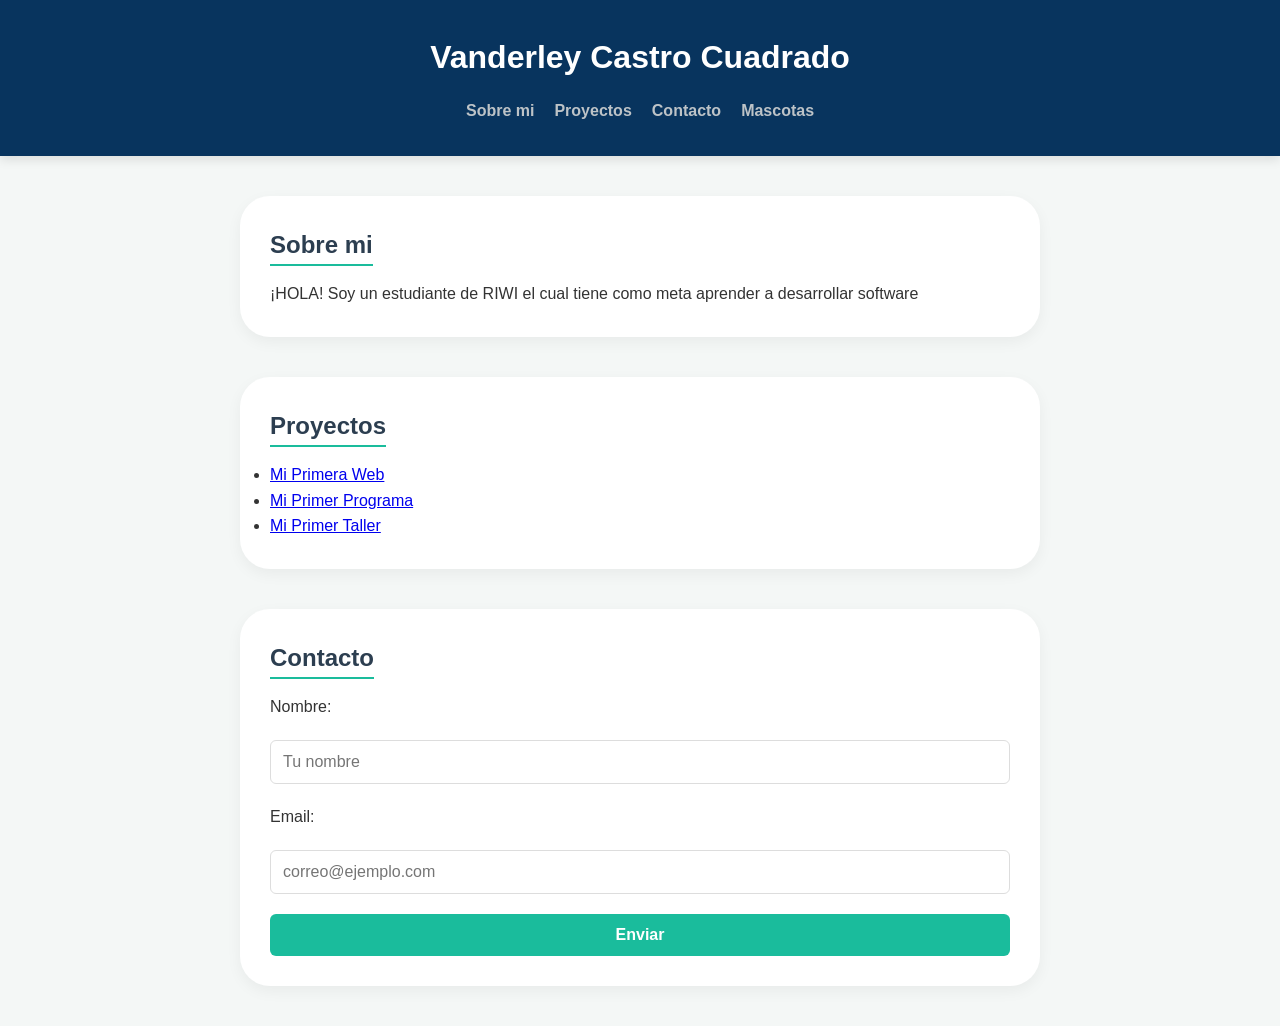
==== index.html @ 6999d08a "Mi primer commit: estructura inicial de HTML" ====
<!DOCTYPE html>
<html lang="en">
<head>
    <meta charset="UTF-8">
    <meta name="viewport" content="width=device-width, initial-scale=1.0">
    <title>Portafoleo</title>
    <link rel="stylesheet" href="styles.css">
</head>
<body>
    <header>
        <h1>Vanderley Castro Cuadrado </h1>
        <nav>
           <ul>
              <li><a href="#sobre-mi">Sobre mi</a> </li>
              <li><a href="#proyectos">Proyectos</a> </li>
              <li><a href="#contacto">Contacto</a> </li>
              <li><a href="mascotas.html">Mascotas</a> </li>
           </ul>
        </nav>
    </header>
    <main>
        <section id="sobre-mi">
            <h2>Sobre mi</h2>
            <p> ¡HOLA! Soy un estudiante de RIWI el cual tiene como meta aprender a desarrollar software</p>
        </section>

        <section id="proyectos">
           <h2>Proyectos</h2>
           <ul>
               <li><a href="#">Mi Primera Web</a></li>
               <li><a href="#">Mi Primer Programa</a></li>
               <li><a href="#">Mi Primer Taller</a></li>
           </ul>
        </section>

        <section id="contacto">
            <h2>Contacto</h2>
            <form>
                <label for="nombre">Nombre:</label>
                <input type="text" id="nombre" name="nombre" placeholder="Tu nombre"required>

                <label for="email">Email:</label>
                <input type="email" id="email" name="email" placeholder="correo@ejemplo.com"required>
                
                <button type="submit">Enviar</button>

            </form>

        </section>
    </main>
</body>
</html>
---- styles.css ----
/* 1. Tipografía y Reset básico */
* {
    margin: 0;
    padding: 0;
    box-sizing: border-box; /* Fundamental para el modelo de caja */
}

body {
    font-family: 'Segoe UI', Tahoma, Geneva, Verdana, sans-serif;
    line-height: 1.6;
    color: #333;
    background-color: #f4f7f6; /* Gris muy claro de fondo */
}

/* 2. Estilos del Header y Navegación */
header {
    background-color: #08345e; /* Azul oscuro elegante */
    color: white;
    padding: 2rem;
    text-align: center;
    box-shadow: 0 4px 10px #0000001a;
}

nav ul {
    list-style: none;
    margin-top: 15px;
    display: flex; /* Alinea los items en línea */
    justify-content: center;
    gap: 20px; /* Espacio entre enlaces */
}

nav a {
    color: #bdc3c7;
    text-decoration: none;
    font-weight: bold;
    transition: 0.3s; /* Suaviza el cambio de color */
}

/* 3. Hover para los enlaces */
nav a:hover {
    color: #1abc9c; /* Verde esmeralda al pasar el mouse */
}

/* 4. Organización de Secciones */
section {
    max-width: 800px;
    margin: 40px auto; /* Centra las secciones y da aire arriba/abajo */
    padding: 30px;
    background: white;
    border-radius: 30px;
    box-shadow: 0 5px 15px #0000000d;
}

h2 {
    color: #2c3e50;
    margin-bottom: 15px;
    border-bottom: 2px solid #1abc9c;
    display: inline-block;
}

/* 5. Imágenes (Mascotas) */
article {
    margin-bottom: 30px;
    text-align: center;
}

img {
    border-radius: 15px; /* Bordes redondeados */
    box-shadow: 0 8px 20px rgba(0,0,0,0.15); /* Sombra elegante */
    max-width: 100%;
    height: auto;
    border: 5px solid #fff; /* Efecto de marco de foto */
}

/* 6. Estilos del Formulario */
form {
    display: flex;
    flex-direction: column;
    gap: 20px;
}

input {
    padding: 12px;
    border: 1px solid #ddd;
    border-radius: 6px;
    font-size: 1rem;
}

button {
    background-color: #1abc9c;
    color: white;
    padding: 12px;
    border: none;
    border-radius: 6px;
    cursor: pointer;
    font-weight: bold;
    font-size: 1rem;
    transition: background 0.3s;
}

button:hover {
    background-color: #16a085;
}
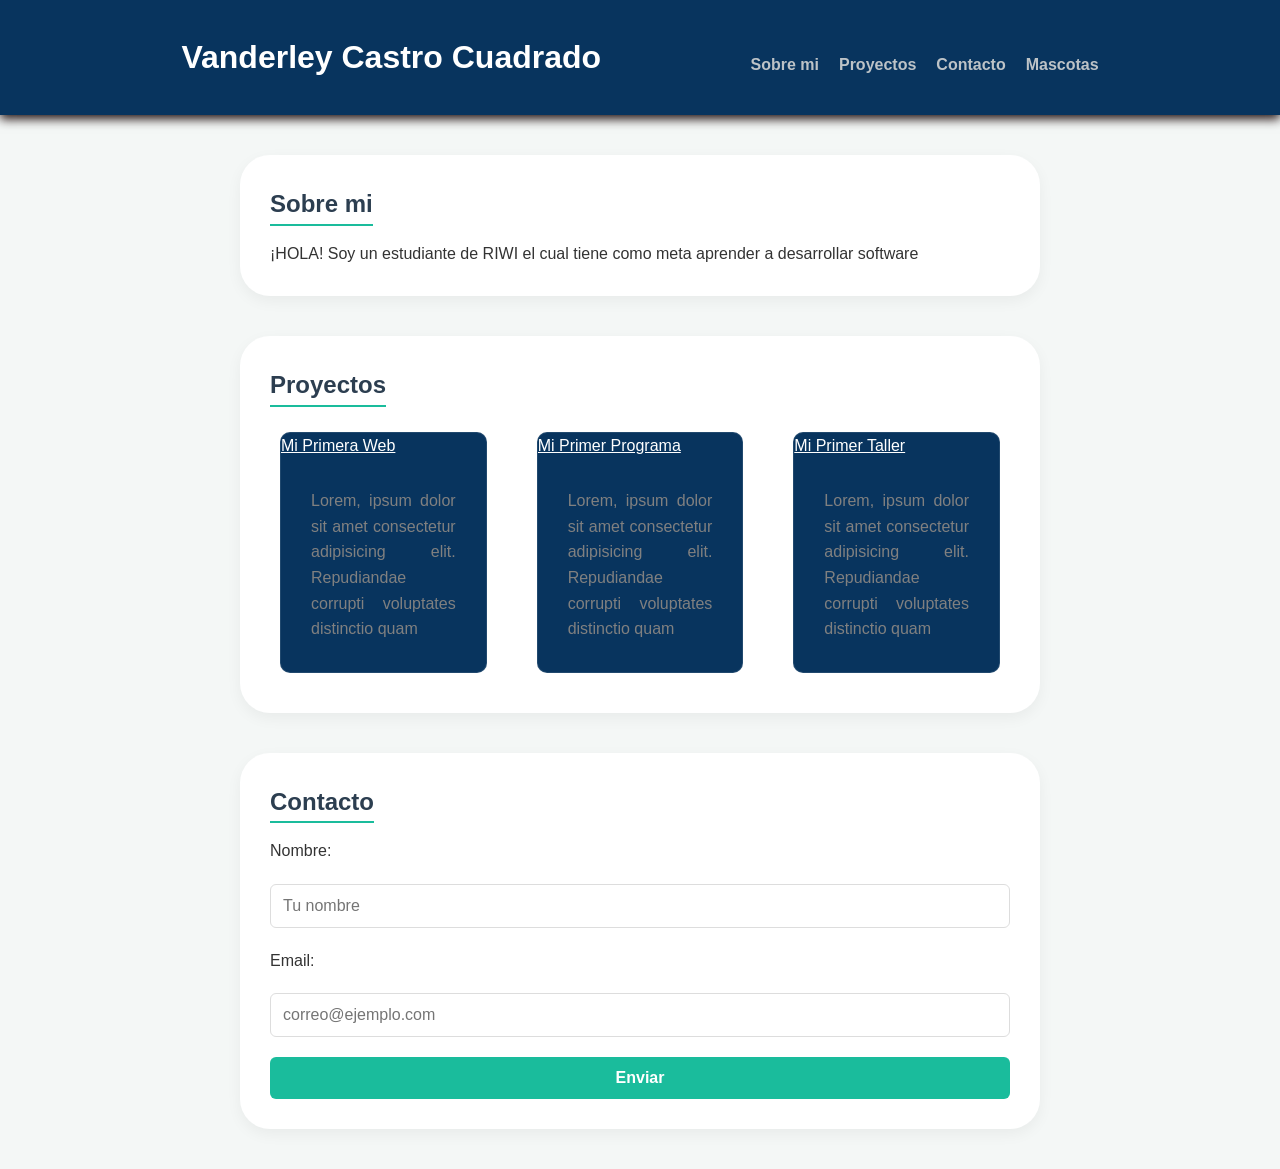
==== commit f0000eff: "Revamp project section with div structure Replaced the project list with a structured layout using d" ====
--- a/index.html
+++ b/index.html
@@ -25,12 +25,21 @@
         </section>
 
         <section id="proyectos">
-           <h2>Proyectos</h2>
-           <ul>
-               <li><a href="#">Mi Primera Web</a></li>
-               <li><a href="#">Mi Primer Programa</a></li>
-               <li><a href="#">Mi Primer Taller</a></li>
-           </ul>
+            <h2>Proyectos</h2>
+            <div class="proyecto">
+                <div>
+                    <a href="#">Mi Primera Web</a>
+                    <p>Lorem, ipsum dolor sit amet consectetur adipisicing elit. Repudiandae corrupti voluptates distinctio quam </p>
+                </div>
+                <div>
+                    <a href="#">Mi Primer Programa</a>
+                    <p>Lorem, ipsum dolor sit amet consectetur adipisicing elit. Repudiandae corrupti voluptates distinctio quam </p>
+                </div>
+                <div>
+                    <a href="#">Mi Primer Taller</a>
+                    <p>Lorem, ipsum dolor sit amet consectetur adipisicing elit. Repudiandae corrupti voluptates distinctio quam </p>
+                </div>
+            </div>
         </section>
 
         <section id="contacto">
@@ -49,4 +58,4 @@
         </section>
     </main>
 </body>
-</html>+</html>
--- a/styles.css
+++ b/styles.css
@@ -12,13 +12,17 @@
     background-color: #f4f7f6; /* Gris muy claro de fondo */
 }
 
+
 /* 2. Estilos del Header y Navegación */
 header {
     background-color: #08345e; /* Azul oscuro elegante */
     color: white;
     padding: 2rem;
     text-align: center;
-    box-shadow: 0 4px 10px #0000001a;
+    box-shadow: 0 4px 10px #130202ee;
+    display: flex;
+    justify-content: space-evenly;
+    align-items: center;
 }
 
 nav ul {
@@ -51,18 +55,101 @@
     box-shadow: 0 5px 15px #0000000d;
 }
 
+
+h3 {
+    display: flex;
+    justify-content: center;
+}
+p {
+    display: flex;
+    text-align: justify;
+}
+
+.proyecto {
+    display: grid;
+    grid-template-columns:repeat(3, 1fr);
+    gap: 30px;
+    align-items: center;
+    
+}
+
+.proyecto div {
+    background: #08345e;
+    border-radius: 10px;
+    overflow: hidden;
+    transition: 0.3s;
+    border:1px solid #ffffff1a;
+    box-sizing: border-box;
+    margin: 10px;
+    
+}
+
+.proyecto a{
+    color: white;
+    display: flex;
+    text-align: center;
+        
+}
+
+.proyecto a:hover{
+    color: grey
+}
+
+.proyecto p {
+    color: grey;
+    margin: 30px;
+
+}
+
+.proyecto p:hover{
+        color: red
+
+}
 h2 {
     color: #2c3e50;
     margin-bottom: 15px;
     border-bottom: 2px solid #1abc9c;
     display: inline-block;
+    
 }
 
 /* 5. Imágenes (Mascotas) */
-article {
-    margin-bottom: 30px;
-    text-align: center;
+
+.galeria{
+    display: grid;
+    /* flex-wrap: wrap; */
+    grid-template-columns: repeat(2,1fr);
 }
+
+.card {
+    
+    background: #08345e;
+    border-radius: 10px;
+    overflow: hidden;
+    transition: 0.3s;
+    border:2px solid #1abc9c;
+    box-sizing: border-box;
+    margin: 40px;
+    color:#bdc3c7;
+    
+    
+}
+
+.card img{
+    height: 300px;
+    display: flex;
+    align-items: center;
+    justify-content: center;
+    overflow: hidden;  
+    width: 100%;
+}
+
+.card:hover {
+    transform: translateY(-8px);
+    box-shadow: 0 10px 25px rgba(0, 0, 0, 0.6);
+    
+}
+
 
 img {
     border-radius: 15px; /* Bordes redondeados */
